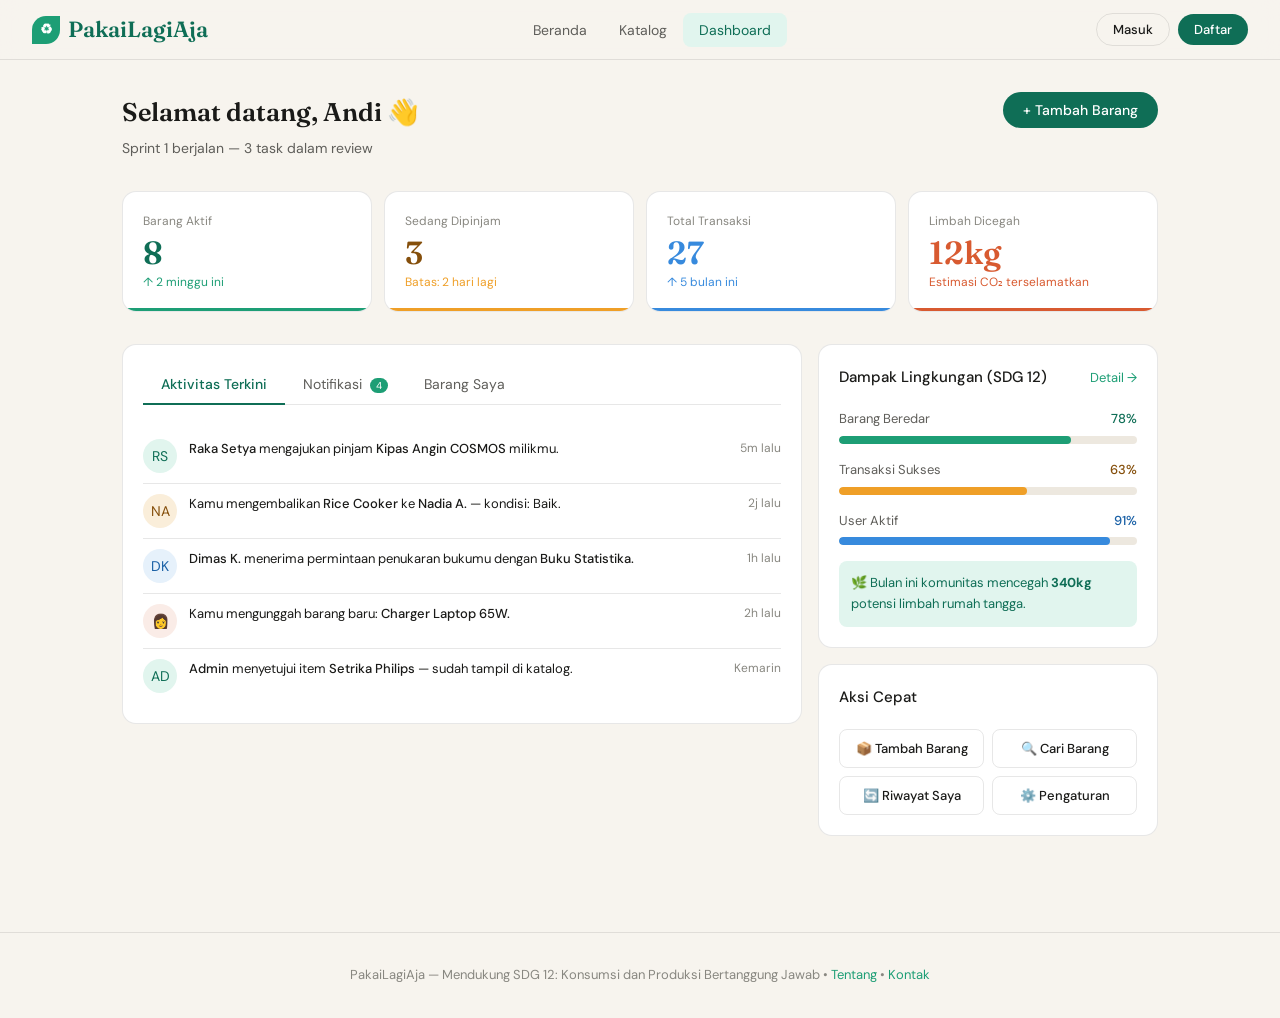
==== dashboard.html @ e5678efd "Add files via upload" ====
<!DOCTYPE html>
<html lang="id">
<head>
<meta charset="UTF-8">
<meta name="viewport" content="width=device-width, initial-scale=1.0">
<title>PakaiLagiAja - Dashboard</title>
<link href="https://fonts.googleapis.com/css2?family=Fraunces:ital,opsz,wght@0,9..144,300;0,9..144,600;1,9..144,300&family=DM+Sans:wght@300;400;500&display=swap" rel="stylesheet">
<link rel="stylesheet" href="style.css">
</head>
<body>

<nav>
  <div class="nav-logo" onclick="window.location.href='index.html'">
    <div class="leaf">♻</div>
    PakaiLagiAja
  </div>
  <ul class="nav-links">
    <li><button onclick="window.location.href='index.html'">Beranda</button></li>
    <li><button onclick="window.location.href='katalog.html'">Katalog</button></li>
    <li><button onclick="window.location.href='dashboard.html'" class="active">Dashboard</button></li>
  </ul>
  <div class="nav-right">
    <button class="btn btn-outline btn-sm" onclick="openModal('login-modal')">Masuk</button>
    <button class="btn btn-primary btn-sm" onclick="openModal('register-modal')">Daftar</button>
  </div>
</nav>

<div class="dashboard-layout">
  <div class="dash-header">
    <div>
      <div class="dash-greeting">Selamat datang, Andi 👋</div>
      <div class="dash-sub">Sprint 1 berjalan — 3 task dalam review</div>
    </div>
    <button class="btn btn-primary" onclick="openModal('add-item-modal')">+ Tambah Barang</button>
  </div>

  <div class="stats-row">
    <div class="stat-card green fade-in stagger-1">
      <div class="stat-label">Barang Aktif</div>
      <div class="stat-num" style="color:var(--green-dark)">8</div>
      <div class="stat-change">↑ 2 minggu ini</div>
    </div>
    <div class="stat-card amber fade-in stagger-2">
      <div class="stat-label">Sedang Dipinjam</div>
      <div class="stat-num" style="color:#854F0B">3</div>
      <div class="stat-change" style="color:var(--amber)">Batas: 2 hari lagi</div>
    </div>
    <div class="stat-card blue fade-in stagger-3">
      <div class="stat-label">Total Transaksi</div>
      <div class="stat-num" style="color:var(--blue)">27</div>
      <div class="stat-change" style="color:var(--blue)">↑ 5 bulan ini</div>
    </div>
    <div class="stat-card coral fade-in stagger-4">
      <div class="stat-label">Limbah Dicegah</div>
      <div class="stat-num" style="color:var(--coral)">12kg</div>
      <div class="stat-change" style="color:var(--coral)">Estimasi CO₂ terselamatkan</div>
    </div>
  </div>

  <div class="dash-grid">
    <div>
      <div class="dash-panel">
        <div class="tabs">
          <button class="tab active" onclick="switchTab(this,'activity')">Aktivitas Terkini</button>
          <button class="tab" onclick="switchTab(this,'notif')">Notifikasi <span style="background:var(--green);color:white;font-size:10px;padding:1px 6px;border-radius:50px;margin-left:4px;">4</span></button>
          <button class="tab" onclick="switchTab(this,'myitems')">Barang Saya</button>
        </div>

        <div id="tab-activity">
          <ul class="activity-list">
            <li class="activity-item">
              <div class="activity-avatar" style="background:var(--green-light);color:var(--green-dark);">RS</div>
              <div class="activity-text"><strong>Raka Setya</strong> mengajukan pinjam <strong>Kipas Angin COSMOS</strong> milikmu.</div>
              <div class="activity-time">5m lalu</div>
            </li>
            <li class="activity-item">
              <div class="activity-avatar" style="background:#FAEEDA;color:#854F0B;">NA</div>
              <div class="activity-text">Kamu mengembalikan <strong>Rice Cooker</strong> ke <strong>Nadia A.</strong> — kondisi: Baik.</div>
              <div class="activity-time">2j lalu</div>
            </li>
            <li class="activity-item">
              <div class="activity-avatar" style="background:#E6F1FB;color:#185FA5;">DK</div>
              <div class="activity-text"><strong>Dimas K.</strong> menerima permintaan penukaran bukumu dengan <strong>Buku Statistika.</strong></div>
              <div class="activity-time">1h lalu</div>
            </li>
            <li class="activity-item">
              <div class="activity-avatar" style="background:#FAECE7;color:#993C1D;">👩</div>
              <div class="activity-text">Kamu mengunggah barang baru: <strong>Charger Laptop 65W.</strong></div>
              <div class="activity-time">2h lalu</div>
            </li>
            <li class="activity-item">
              <div class="activity-avatar" style="background:var(--green-light);color:var(--green-dark);">AD</div>
              <div class="activity-text"><strong>Admin</strong> menyetujui item <strong>Setrika Philips</strong> — sudah tampil di katalog.</div>
              <div class="activity-time">Kemarin</div>
            </li>
          </ul>
        </div>

        <div id="tab-notif" style="display:none;">
          <ul class="notif-list">
            <li class="notif-item">
              <div class="notif-dot"></div>
              <div>
                <div class="notif-text">🔔 <strong>Raka Setya</strong> mengajukan pinjam <em>Kipas Angin COSMOS</em>. Setujui atau tolak?</div>
                <div class="notif-time">5 menit lalu</div>
              </div>
            </li>
            <li class="notif-item">
              <div class="notif-dot"></div>
              <div>
                <div class="notif-text">⏰ Pengingat: pengembalian <em>Laptop Stand</em> jatuh tempo <strong>besok</strong>.</div>
                <div class="notif-time">1 jam lalu</div>
              </div>
            </li>
            <li class="notif-item">
              <div class="notif-dot"></div>
              <div>
                <div class="notif-text">✅ Permohonan pinjammu untuk <em>Rice Cooker</em> telah <strong>disetujui</strong>.</div>
                <div class="notif-time">3 jam lalu</div>
              </div>
            </li>
            <li class="notif-item">
              <div class="notif-dot read"></div>
              <div>
                <div class="notif-text" style="color:var(--text-muted);">🌿 Dampak bulan ini: kamu mencegah 12kg limbah elektronik.</div>
                <div class="notif-time">Kemarin</div>
              </div>
            </li>
          </ul>
        </div>

        <div id="tab-myitems" style="display:none;">
          <div style="display:flex;flex-direction:column;gap:10px;">
            <div style="display:flex;align-items:center;gap:12px;padding:10px;border:1px solid var(--border);border-radius:var(--radius-sm);">
              <div style="font-size:24px;">🌀</div>
              <div style="flex:1;">
                <div style="font-weight:500;font-size:14px;">Kipas Angin COSMOS</div>
                <div style="font-size:12px;color:var(--text-muted);">Elektronik &bull; 3 riwayat pinjaman</div>
              </div>
              <span class="tag tag-green">Tersedia</span>
            </div>
            <div style="display:flex;align-items:center;gap:12px;padding:10px;border:1px solid var(--border);border-radius:var(--radius-sm);">
              <div style="font-size:24px;">💻</div>
              <div style="flex:1;">
                <div style="font-weight:500;font-size:14px;">Charger Laptop 65W</div>
                <div style="font-size:12px;color:var(--text-muted);">Elektronik &bull; Baru ditambahkan</div>
              </div>
              <span class="tag tag-amber">Menunggu</span>
            </div>
            <div style="display:flex;align-items:center;gap:12px;padding:10px;border:1px solid var(--border);border-radius:var(--radius-sm);">
              <div style="font-size:24px;">📖</div>
              <div style="flex:1;">
                <div style="font-weight:500;font-size:14px;">Buku Kalkulus Edisi 9</div>
                <div style="font-size:12px;color:var(--text-muted);">Buku &bull; 1 riwayat pinjaman</div>
              </div>
              <span class="tag tag-coral">Dipinjam</span>
            </div>
          </div>
        </div>
      </div>
    </div>

    <div style="display:flex;flex-direction:column;gap:16px;">

      <div class="dash-panel">
        <div class="panel-header">
          <div class="panel-title">Dampak Lingkungan (SDG 12)</div>
          <button class="panel-action">Detail →</button>
        </div>
        <div class="sdg-bar">
          <div class="sdg-bar-label"><span>Barang Beredar</span><span style="font-weight:500;color:var(--green-dark)">78%</span></div>
          <div class="sdg-bar-track"><div class="sdg-bar-fill fill-green" style="width:78%"></div></div>
        </div>
        <div class="sdg-bar">
          <div class="sdg-bar-label"><span>Transaksi Sukses</span><span style="font-weight:500;color:#854F0B">63%</span></div>
          <div class="sdg-bar-track"><div class="sdg-bar-fill fill-amber" style="width:63%"></div></div>
        </div>
        <div class="sdg-bar">
          <div class="sdg-bar-label"><span>User Aktif</span><span style="font-weight:500;color:#185FA5">91%</span></div>
          <div class="sdg-bar-track"><div class="sdg-bar-fill fill-blue" style="width:91%"></div></div>
        </div>
        <div style="margin-top:1rem;padding:12px;background:var(--green-light);border-radius:var(--radius-sm);font-size:13px;color:var(--green-dark);">
          🌿 Bulan ini komunitas mencegah <strong>340kg</strong> potensi limbah rumah tangga.
        </div>
      </div>

      <div class="dash-panel">
        <div class="panel-header">
          <div class="panel-title">Aksi Cepat</div>
        </div>
        <div style="display:grid;grid-template-columns:1fr 1fr;gap:8px;">
          <button class="btn btn-outline" style="width:100%;font-size:13px;padding:10px 8px;border-radius:var(--radius-sm);" onclick="openModal('add-item-modal')">📦 Tambah Barang</button>
          <button class="btn btn-outline" style="width:100%;font-size:13px;padding:10px 8px;border-radius:var(--radius-sm);" onclick="window.location.href='katalog.html'">🔍 Cari Barang</button>
          <button class="btn btn-outline" style="width:100%;font-size:13px;padding:10px 8px;border-radius:var(--radius-sm);">🔄 Riwayat Saya</button>
          <button class="btn btn-outline" style="width:100%;font-size:13px;padding:10px 8px;border-radius:var(--radius-sm);">⚙️ Pengaturan</button>
        </div>
      </div>

    </div>
  </div>
</div>

<footer>
  <p>PakaiLagiAja &mdash; Mendukung SDG 12: Konsumsi dan Produksi Bertanggung Jawab &bull; <a href="#">Tentang</a> &bull; <a href="#">Kontak</a></p>
</footer>

<div class="modal-overlay" id="login-modal">
  <div class="modal">
    <button class="modal-close" onclick="closeModal('login-modal')">✕</button>
    <div class="modal-title">Selamat datang kembali</div>
    <div class="modal-sub">Masuk ke akun PakaiLagiAja kamu</div>
    <div class="form-group"><label class="form-label">Email</label><input class="form-input" type="email" placeholder="nama@email.com"></div>
    <div class="form-group"><label class="form-label">Password</label><input class="form-input" type="password" placeholder="••••••••"></div>
    <button class="btn btn-primary" style="width:100%;margin-top:8px;" onclick="window.location.href='dashboard.html'">Masuk</button>
  </div>
</div>

<div class="modal-overlay" id="register-modal">
  <div class="modal">
    <button class="modal-close" onclick="closeModal('register-modal')">✕</button>
    <div class="modal-title">Buat akun baru</div>
    <div class="modal-sub">Bergabung dengan komunitas PakaiLagiAja</div>
    <div class="form-group"><label class="form-label">Nama Lengkap</label><input class="form-input" type="text" placeholder="Nama kamu"></div>
    <div class="form-group"><label class="form-label">Email</label><input class="form-input" type="email" placeholder="nama@email.com"></div>
    <div class="form-group"><label class="form-label">Password</label><input class="form-input" type="password" placeholder="Min. 8 karakter"></div>
    <button class="btn btn-primary" style="width:100%;margin-top:8px;" onclick="window.location.href='dashboard.html'">Daftar</button>
  </div>
</div>

<div class="modal-overlay" id="add-item-modal">
  <div class="modal" style="max-width:500px;">
    <button class="modal-close" onclick="closeModal('add-item-modal')">✕</button>
    <div class="modal-title">Tambah Barang</div>
    <div class="modal-sub">Bagikan barang yang sudah tidak terpakai</div>
    <div class="form-group"><label class="form-label">Nama Barang</label><input class="form-input" type="text" placeholder="Contoh: Kipas Angin Miyako 12 inch"></div>
    <div style="display:grid;grid-template-columns:1fr 1fr;gap:12px;">
      <div class="form-group"><label class="form-label">Kategori</label><select class="form-input"><option>Elektronik</option><option>Buku</option></select></div>
      <div class="form-group"><label class="form-label">Jenis</label><select class="form-input"><option>Pinjam</option><option>Tukar</option></select></div>
    </div>
    <div class="form-group"><label class="form-label">Deskripsi</label><textarea class="form-input" rows="3" placeholder="Ceritakan kondisi..."></textarea></div>
    <button class="btn btn-primary" style="width:100%;" onclick="closeModal('add-item-modal')">Tambah ke Katalog</button>
  </div>
</div>

<script src="script.js"></script>
</body>
</html>
---- style.css ----
*, *::before, *::after { box-sizing: border-box; margin: 0; padding: 0; }

:root {
  --green: #1D9E75; --green-dark: #0F6E56; --green-light: #E1F5EE; --green-mid: #9FE1CB;
  --cream: #F7F4EE; --cream-dark: #EDE8DF; --text: #1a1a18; --text-muted: #5F5E5A;
  --text-light: #888780; --white: #FFFFFF; --amber: #EF9F27; --coral: #D85A30;
  --blue: #378ADD; --border: rgba(26,26,24,0.1); --shadow: 0 2px 16px rgba(15,110,86,0.08);
  --radius: 14px; --radius-sm: 8px;
}

html { scroll-behavior: smooth; }
body { font-family: 'DM Sans', sans-serif; background: var(--cream); color: var(--text); font-size: 15px; line-height: 1.6; }

/* ── NAV ── */
nav { position: sticky; top: 0; z-index: 100; background: rgba(247,244,238,0.92); backdrop-filter: blur(12px); border-bottom: 1px solid var(--border); padding: 0 2rem; display: flex; align-items: center; justify-content: space-between; height: 60px; }
.nav-logo { font-family: 'Fraunces', serif; font-size: 22px; font-weight: 600; color: var(--green-dark); display: flex; align-items: center; gap: 8px; cursor: pointer; }
.nav-logo .leaf { width: 28px; height: 28px; background: var(--green); border-radius: 50% 0 50% 0; display: flex; align-items: center; justify-content: center; color: white; font-size: 14px; }
.nav-links { display: flex; gap: 0; list-style: none; }
.nav-links li a, .nav-links li button { font-family: 'DM Sans', sans-serif; font-size: 14px; font-weight: 400; color: var(--text-muted); text-decoration: none; background: none; border: none; padding: 8px 16px; cursor: pointer; border-radius: var(--radius-sm); transition: color 0.2s, background 0.2s; }
.nav-links li a:hover, .nav-links li button:hover, .nav-links li a.active, .nav-links li button.active { color: var(--green-dark); background: var(--green-light); }
.nav-right { display: flex; gap: 8px; align-items: center; }

.btn { font-family: 'DM Sans', sans-serif; font-size: 14px; font-weight: 500; border: none; padding: 9px 20px; border-radius: 50px; cursor: pointer; transition: all 0.2s; }
.btn-outline { background: transparent; border: 1.5px solid var(--border); color: var(--text); }
.btn-outline:hover { border-color: var(--green); color: var(--green-dark); }
.btn-primary { background: var(--green-dark); color: white; }
.btn-primary:hover { background: var(--green); transform: translateY(-1px); }
.btn-sm { padding: 7px 16px; font-size: 13px; }

/* ── HERO ── */
.hero { padding: 5rem 2rem 4rem; max-width: 1100px; margin: 0 auto; display: grid; grid-template-columns: 1fr 1fr; gap: 4rem; align-items: center; }
.hero-badge { display: inline-flex; align-items: center; gap: 6px; background: var(--green-light); color: var(--green-dark); font-size: 12px; font-weight: 500; padding: 5px 12px; border-radius: 50px; margin-bottom: 1.5rem; border: 1px solid var(--green-mid); }
.hero h1 { font-family: 'Fraunces', serif; font-size: clamp(2.2rem, 4vw, 3.2rem); font-weight: 600; line-height: 1.15; color: var(--text); margin-bottom: 1.2rem; }
.hero h1 em { font-style: italic; color: var(--green-dark); }
.hero p { font-size: 16px; color: var(--text-muted); margin-bottom: 2rem; line-height: 1.7; }
.hero-actions { display: flex; gap: 12px; align-items: center; flex-wrap: wrap; }
.hero-stats { display: flex; gap: 2rem; margin-top: 2.5rem; padding-top: 2rem; border-top: 1px solid var(--border); }
.hero-stat-num { font-family: 'Fraunces', serif; font-size: 1.8rem; font-weight: 600; color: var(--green-dark); }
.hero-stat-label { font-size: 12px; color: var(--text-light); }
.hero-visual { position: relative; }
.hero-card-stack { position: relative; height: 340px; }
.item-card { background: var(--white); border: 1px solid var(--border); border-radius: var(--radius); padding: 1.25rem; box-shadow: var(--shadow); transition: transform 0.3s, box-shadow 0.3s; }
.item-card:hover { transform: translateY(-3px); box-shadow: 0 8px 28px rgba(15,110,86,0.14); }
.card-float-1 { position: absolute; width: 200px; top: 0; left: 0; transform: rotate(-4deg); animation: float1 5s ease-in-out infinite; }
.card-float-2 { position: absolute; width: 220px; top: 60px; left: 100px; z-index: 2; animation: float2 6s ease-in-out infinite; }
.card-float-3 { position: absolute; width: 190px; bottom: 0; right: 0; transform: rotate(3deg); animation: float3 7s ease-in-out infinite; }
@keyframes float1 { 0%,100%{transform:rotate(-4deg) translateY(0)} 50%{transform:rotate(-4deg) translateY(-8px)} }
@keyframes float2 { 0%,100%{transform:translateY(0)} 50%{transform:translateY(-10px)} }
@keyframes float3 { 0%,100%{transform:rotate(3deg) translateY(0)} 50%{transform:rotate(3deg) translateY(-6px)} }
.item-thumb { width: 100%; height: 80px; border-radius: var(--radius-sm); margin-bottom: 10px; display: flex; align-items: center; justify-content: center; font-size: 28px; }
.thumb-green { background: var(--green-light); } .thumb-amber { background: #FAEEDA; } .thumb-blue  { background: #E6F1FB; }
.item-name { font-size: 13px; font-weight: 500; margin-bottom: 4px; }
.item-meta { display: flex; justify-content: space-between; align-items: center; }
.tag { display: inline-block; font-size: 11px; padding: 2px 9px; border-radius: 50px; font-weight: 500; }
.tag-green { background: var(--green-light); color: var(--green-dark); } .tag-amber { background: #FAEEDA; color: #634103; } .tag-coral { background: #FAECE7; color: #993C1D; } .tag-blue  { background: #E6F1FB; color: #185FA5; } .tag-gray  { background: #F1EFE8; color: #444441; }
.item-status { font-size: 11px; color: var(--text-light); }

/* ── FEATURES SECTION ── */
.section { padding: 4rem 2rem; max-width: 1100px; margin: 0 auto; }
.section-label { font-size: 12px; font-weight: 500; letter-spacing: 0.08em; text-transform: uppercase; color: var(--green); margin-bottom: 0.5rem; }
.section-title { font-family: 'Fraunces', serif; font-size: clamp(1.6rem, 3vw, 2.2rem); font-weight: 600; margin-bottom: 0.8rem; color: var(--text); }
.section-sub { color: var(--text-muted); max-width: 520px; margin-bottom: 2.5rem; }
.features-grid { display: grid; grid-template-columns: repeat(auto-fit, minmax(200px, 1fr)); gap: 16px; }
.feature-card { background: var(--white); border: 1px solid var(--border); border-radius: var(--radius); padding: 1.5rem; transition: transform 0.2s, box-shadow 0.2s; }
.feature-card:hover { transform: translateY(-2px); box-shadow: var(--shadow); }
.feature-icon { width: 42px; height: 42px; border-radius: var(--radius-sm); display: flex; align-items: center; justify-content: center; font-size: 20px; margin-bottom: 1rem; }
.feature-icon-green { background: var(--green-light); } .feature-icon-amber { background: #FAEEDA; } .feature-icon-blue  { background: #E6F1FB; } .feature-icon-coral { background: #FAECE7; }
.feature-title { font-size: 15px; font-weight: 500; margin-bottom: 6px; }
.feature-desc { font-size: 13px; color: var(--text-muted); line-height: 1.6; }

/* ── CATALOG PAGE ── */
.catalog-layout { max-width: 1100px; margin: 0 auto; padding: 2rem; display: grid; grid-template-columns: 220px 1fr; gap: 2rem; align-items: start; }
.sidebar { background: var(--white); border: 1px solid var(--border); border-radius: var(--radius); padding: 1.25rem; position: sticky; top: 80px; }
.sidebar-title { font-size: 13px; font-weight: 500; color: var(--text-muted); text-transform: uppercase; letter-spacing: 0.06em; margin-bottom: 12px; margin-top: 16px; }
.sidebar-title:first-child { margin-top: 0; }
.cat-btn { display: flex; align-items: center; gap: 8px; width: 100%; padding: 8px 10px; border-radius: var(--radius-sm); border: none; background: transparent; cursor: pointer; font-family: 'DM Sans', sans-serif; font-size: 14px; color: var(--text-muted); transition: all 0.15s; text-align: left; }
.cat-btn:hover { background: var(--cream); color: var(--text); }
.cat-btn.active { background: var(--green-light); color: var(--green-dark); font-weight: 500; }
.cat-count { margin-left: auto; font-size: 11px; color: var(--text-light); background: var(--cream-dark); padding: 1px 7px; border-radius: 50px; }
.cat-btn.active .cat-count { background: var(--green-mid); color: var(--green-dark); }
.filter-group { margin-bottom: 8px; }
.filter-label { display: flex; align-items: center; gap: 8px; font-size: 14px; color: var(--text-muted); cursor: pointer; padding: 4px 0; }
.filter-label input { accent-color: var(--green); }
.catalog-header { display: flex; align-items: center; justify-content: space-between; margin-bottom: 1.5rem; gap: 1rem; flex-wrap: wrap; }
.search-bar { flex: 1; min-width: 200px; display: flex; align-items: center; background: var(--white); border: 1px solid var(--border); border-radius: 50px; padding: 8px 16px; gap: 8px; }
.search-bar input { border: none; outline: none; background: transparent; font-family: 'DM Sans', sans-serif; font-size: 14px; color: var(--text); width: 100%; }
.search-bar input::placeholder { color: var(--text-light); }
.search-icon { color: var(--text-light); font-size: 16px; }
.sort-select { font-family: 'DM Sans', sans-serif; font-size: 13px; border: 1px solid var(--border); border-radius: 50px; padding: 7px 14px; background: var(--white); color: var(--text-muted); cursor: pointer; outline: none; }
.catalog-grid { display: grid; grid-template-columns: repeat(auto-fill, minmax(180px, 1fr)); gap: 16px; }
.catalog-item { background: var(--white); border: 1px solid var(--border); border-radius: var(--radius); overflow: hidden; cursor: pointer; transition: transform 0.2s, box-shadow 0.2s; }
.catalog-item:hover { transform: translateY(-3px); box-shadow: 0 8px 24px rgba(15,110,86,0.12); }
.catalog-item-img { height: 120px; display: flex; align-items: center; justify-content: center; font-size: 36px; }
.catalog-item-body { padding: 12px; }
.catalog-item-name { font-size: 14px; font-weight: 500; margin-bottom: 4px; white-space: nowrap; overflow: hidden; text-overflow: ellipsis; }
.catalog-item-owner { font-size: 12px; color: var(--text-light); margin-bottom: 8px; }
.catalog-item-footer { display: flex; justify-content: space-between; align-items: center; }
.status-dot { width: 7px; height: 7px; border-radius: 50%; display: inline-block; margin-right: 4px; }
.status-available { background: var(--green); } .status-borrowed  { background: var(--amber); } .status-inactive  { background: #B4B2A9; }
.status-text { font-size: 12px; color: var(--text-muted); display: flex; align-items: center; }
.heart-btn { width: 28px; height: 28px; border: 1px solid var(--border); border-radius: 50%; background: transparent; display: flex; align-items: center; justify-content: center; cursor: pointer; font-size: 14px; transition: all 0.2s; }
.heart-btn:hover { background: #FAECE7; border-color: #F09595; }

/* ── DASHBOARD ── */
.dashboard-layout { max-width: 1100px; margin: 0 auto; padding: 2rem; }
.dash-header { display: flex; justify-content: space-between; align-items: flex-start; margin-bottom: 2rem; }
.dash-greeting { font-family: 'Fraunces', serif; font-size: 1.6rem; font-weight: 600; margin-bottom: 4px; }
.dash-sub { font-size: 14px; color: var(--text-muted); }
.stats-row { display: grid; grid-template-columns: repeat(auto-fit, minmax(140px, 1fr)); gap: 12px; margin-bottom: 2rem; }
.stat-card { background: var(--white); border: 1px solid var(--border); border-radius: var(--radius); padding: 1.2rem 1.25rem; position: relative; overflow: hidden; }
.stat-card::after { content: ''; position: absolute; bottom: 0; left: 0; right: 0; height: 3px; }
.stat-card.green::after { background: var(--green); } .stat-card.amber::after { background: var(--amber); } .stat-card.blue::after  { background: var(--blue); } .stat-card.coral::after { background: var(--coral); }
.stat-label { font-size: 12px; color: var(--text-light); margin-bottom: 6px; }
.stat-num { font-family: 'Fraunces', serif; font-size: 2rem; font-weight: 600; line-height: 1; margin-bottom: 4px; }
.stat-change { font-size: 12px; color: var(--green); display: flex; align-items: center; gap: 3px; }
.stat-change.down { color: var(--coral); }
.dash-grid { display: grid; grid-template-columns: 1fr 340px; gap: 16px; }
.dash-panel { background: var(--white); border: 1px solid var(--border); border-radius: var(--radius); padding: 1.25rem; }
.panel-header { display: flex; justify-content: space-between; align-items: center; margin-bottom: 1.25rem; }
.panel-title { font-size: 15px; font-weight: 500; }
.panel-action { font-size: 13px; color: var(--green); cursor: pointer; border: none; background: none; font-family: 'DM Sans', sans-serif; }
.sdg-bar { margin-bottom: 16px; }
.sdg-bar-label { display: flex; justify-content: space-between; font-size: 13px; color: var(--text-muted); margin-bottom: 6px; }
.sdg-bar-track { height: 8px; background: var(--cream-dark); border-radius: 50px; overflow: hidden; }
.sdg-bar-fill { height: 100%; border-radius: 50px; transition: width 1s ease; }
.fill-green { background: var(--green); } .fill-amber { background: var(--amber); } .fill-blue  { background: var(--blue); }

.activity-list { list-style: none; }
.activity-item { display: flex; align-items: flex-start; gap: 12px; padding: 10px 0; border-bottom: 1px solid var(--border); }
.activity-item:last-child { border-bottom: none; }
.activity-avatar { width: 34px; height: 34px; border-radius: 50%; display: flex; align-items: center; justify-content: center; font-size: 14px; flex-shrink: 0; }
.activity-text { flex: 1; font-size: 13px; line-height: 1.5; color: var(--text); }
.activity-text strong { font-weight: 500; }
.activity-time { font-size: 12px; color: var(--text-light); white-space: nowrap; }

.notif-list { list-style: none; }
.notif-item { display: flex; gap: 10px; padding: 10px 0; border-bottom: 1px solid var(--border); cursor: pointer; transition: background 0.15s; border-radius: var(--radius-sm); padding-left: 8px; padding-right: 8px; }
.notif-item:hover { background: var(--cream); }
.notif-item:last-child { border-bottom: none; }
.notif-dot { width: 8px; height: 8px; border-radius: 50%; background: var(--green); flex-shrink: 0; margin-top: 5px; }
.notif-dot.read { background: transparent; }
.notif-text { font-size: 13px; color: var(--text); line-height: 1.5; }
.notif-time { font-size: 11px; color: var(--text-light); }

/* TABS */
.tabs { display: flex; gap: 0; border-bottom: 1px solid var(--border); margin-bottom: 1.5rem; }
.tab { font-family: 'DM Sans', sans-serif; font-size: 14px; font-weight: 400; color: var(--text-muted); background: none; border: none; padding: 10px 18px; cursor: pointer; border-bottom: 2px solid transparent; margin-bottom: -1px; transition: all 0.2s; }
.tab:hover { color: var(--text); }
.tab.active { color: var(--green-dark); border-bottom-color: var(--green-dark); font-weight: 500; }

/* ── MODAL ── */
.modal-overlay { display: none; position: fixed; inset: 0; background: rgba(0,0,0,0.4); z-index: 200; align-items: center; justify-content: center; padding: 1rem; }
.modal-overlay.open { display: flex; }
.modal { background: var(--white); border-radius: var(--radius); width: 100%; max-width: 440px; padding: 2rem; position: relative; animation: modalIn 0.25s ease; }
@keyframes modalIn { from { opacity:0; transform: scale(0.95) translateY(8px); } to { opacity:1; transform: scale(1) translateY(0); } }
.modal-close { position: absolute; top: 1rem; right: 1rem; background: var(--cream); border: none; width: 30px; height: 30px; border-radius: 50%; cursor: pointer; font-size: 18px; display: flex; align-items: center; justify-content: center; color: var(--text-muted); z-index: 100;}
.modal-title { font-family: 'Fraunces', serif; font-size: 1.4rem; font-weight: 600; margin-bottom: 0.3rem; }
.modal-sub { font-size: 14px; color: var(--text-muted); margin-bottom: 1.5rem; }
.form-group { margin-bottom: 14px; }
.form-label { display: block; font-size: 13px; font-weight: 500; color: var(--text-muted); margin-bottom: 5px; }
.form-input { width: 100%; font-family: 'DM Sans', sans-serif; font-size: 14px; border: 1px solid var(--border); border-radius: var(--radius-sm); padding: 9px 12px; background: var(--cream); color: var(--text); outline: none; transition: border-color 0.2s; }
.form-input:focus { border-color: var(--green); background: var(--white); }
.form-input::placeholder { color: var(--text-light); }
.divider { display: flex; align-items: center; gap: 12px; margin: 16px 0; color: var(--text-light); font-size: 13px; }
.divider::before, .divider::after { content: ''; flex: 1; height: 1px; background: var(--border); }
.role-toggle { display: grid; grid-template-columns: 1fr 1fr; gap: 8px; margin-bottom: 16px; }
.role-btn { padding: 10px; border: 1.5px solid var(--border); border-radius: var(--radius-sm); background: transparent; cursor: pointer; font-family: 'DM Sans', sans-serif; font-size: 13px; color: var(--text-muted); transition: all 0.2s; text-align: center; }
.role-btn.selected { border-color: var(--green); background: var(--green-light); color: var(--green-dark); font-weight: 500; }

/* ── FOOTER ── */
footer { margin-top: 4rem; border-top: 1px solid var(--border); padding: 2rem; text-align: center; font-size: 13px; color: var(--text-light); }
footer a { color: var(--green); text-decoration: none; }

/* ── PAGE HEADER ── */
.page-header { background: var(--white); border-bottom: 1px solid var(--border); padding: 2rem; text-align: center; }
.page-header h1 { font-family: 'Fraunces', serif; font-size: 1.8rem; font-weight: 600; margin-bottom: 4px; }
.page-header p { font-size: 14px; color: var(--text-muted); }

/* ── RESPONSIVE ── */
@media (max-width: 768px) {
  .hero { grid-template-columns: 1fr; gap: 2rem; padding: 2.5rem 1rem; }
  .hero-visual { display: none; }
  .catalog-layout { grid-template-columns: 1fr; }
  .sidebar { position: static; }
  .dash-grid { grid-template-columns: 1fr; }
  .stats-row { grid-template-columns: repeat(2, 1fr); }
  .nav-links { display: none; }
}

/* ── ITEM DETAIL MODAL ── */
.item-detail-modal { background: var(--white); border-radius: var(--radius); width: 100%; max-width: 540px; position: relative; animation: modalIn 0.25s ease; overflow: hidden; }
.item-detail-img { height: 180px; display: flex; align-items: center; justify-content: center; font-size: 56px; }
.item-detail-body { padding: 1.5rem; }
.item-detail-title { font-family: 'Fraunces', serif; font-size: 1.4rem; font-weight: 600; margin-bottom: 6px; }
.item-detail-meta { display: flex; gap: 8px; margin-bottom: 1rem; flex-wrap: wrap; }
.lifecycle-timeline { margin-top: 1rem; padding-top: 1rem; border-top: 1px solid var(--border); }
.timeline-title { font-size: 13px; font-weight: 500; color: var(--text-muted); text-transform: uppercase; letter-spacing: 0.05em; margin-bottom: 10px; }
.timeline-item { display: flex; gap: 12px; margin-bottom: 10px; }
.timeline-dot-wrap { display: flex; flex-direction: column; align-items: center; width: 16px; flex-shrink: 0; }
.timeline-dot { width: 10px; height: 10px; border-radius: 50%; background: var(--green); flex-shrink: 0; }
.timeline-line { flex: 1; width: 1px; background: var(--border); margin-top: 4px; }
.timeline-content { font-size: 13px; color: var(--text); padding-bottom: 10px; }
.timeline-time { font-size: 11px; color: var(--text-light); }

/* ANIMATE ON LOAD */
.fade-in { animation: fadeIn 0.5s ease forwards; }
@keyframes fadeIn { from{opacity:0;transform:translateY(10px)} to{opacity:1;transform:translateY(0)} }
.stagger-1 { animation-delay: 0.05s; } .stagger-2 { animation-delay: 0.1s; } .stagger-3 { animation-delay: 0.15s; } .stagger-4 { animation-delay: 0.2s; }
.catalog-item, .feature-card, .stat-card { opacity: 0; }
.catalog-item.visible, .feature-card.visible, .stat-card.visible { opacity: 1; animation: fadeIn 0.4s ease forwards; }
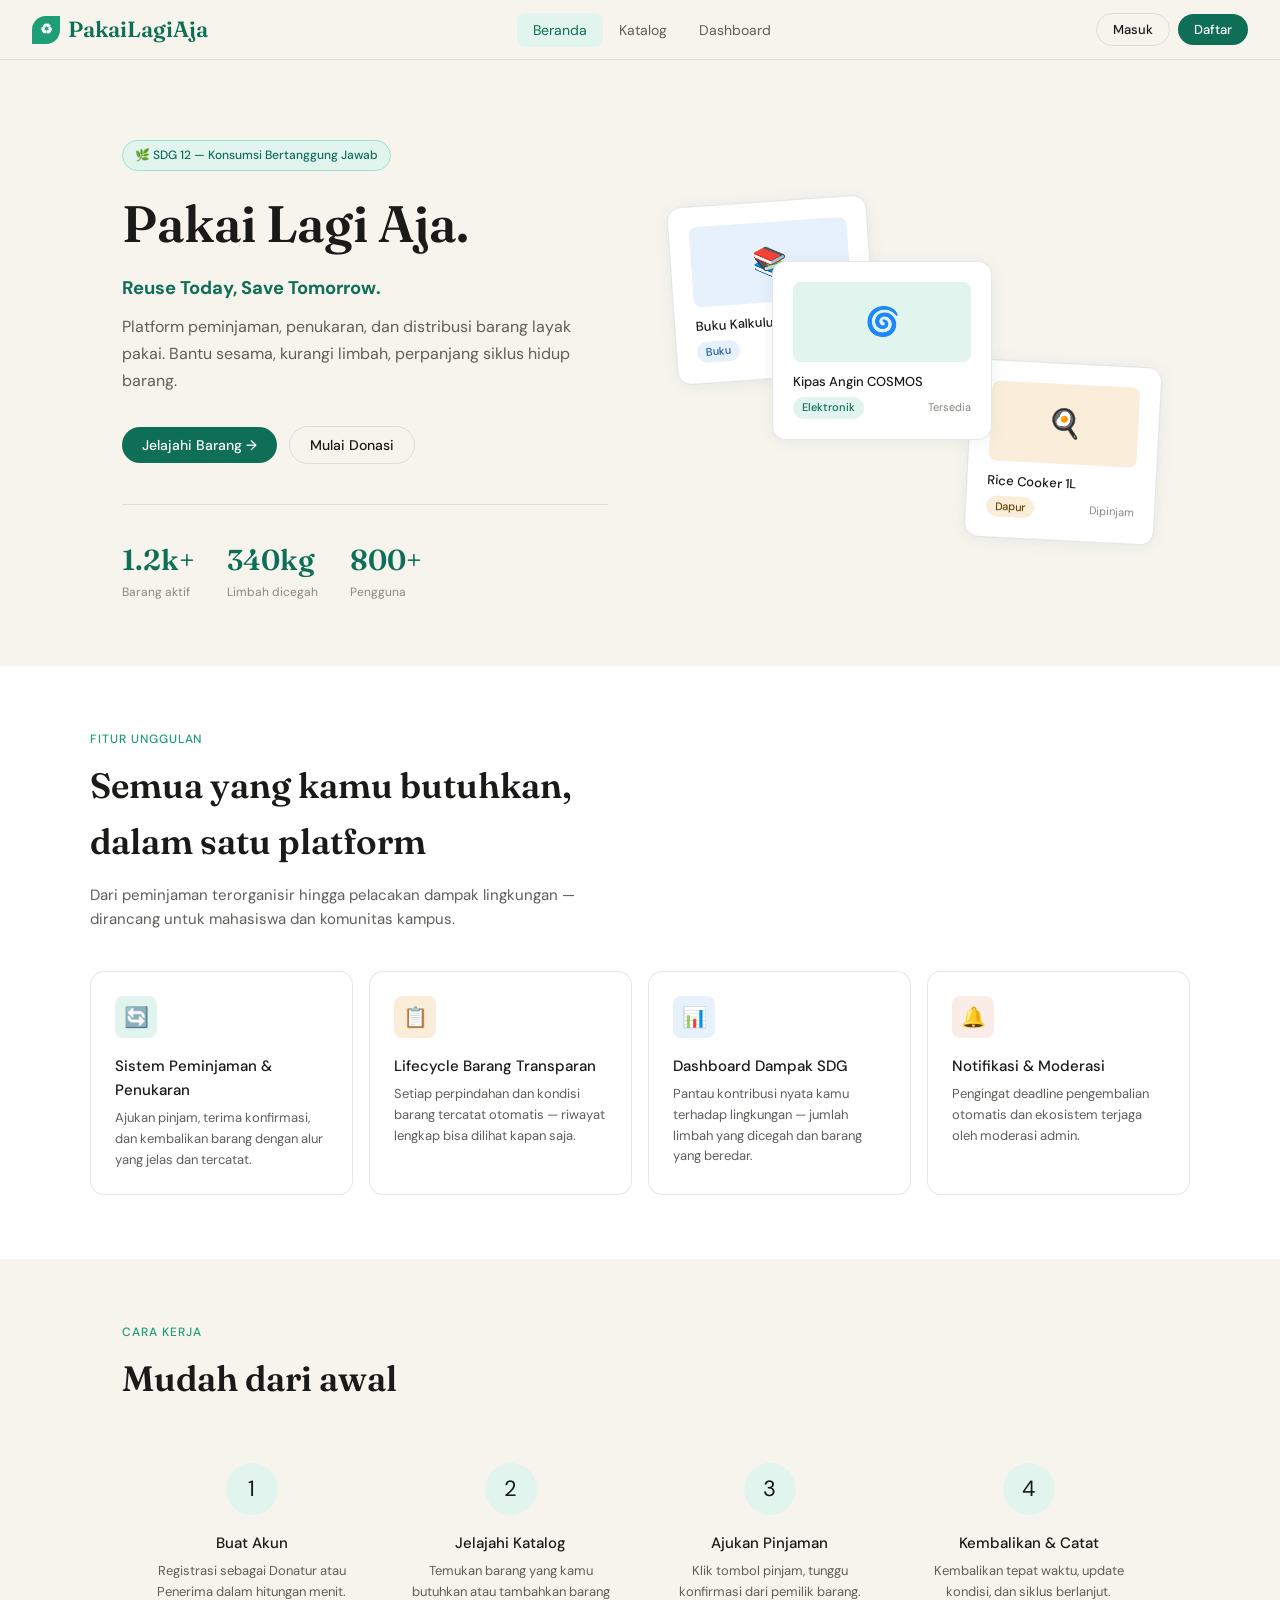
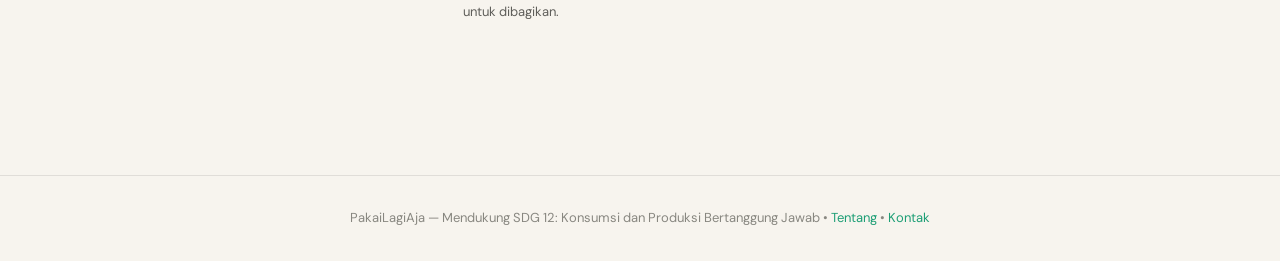
==== commit 11cee79d: "Update dashboard.html" ====
--- a/dashboard.html
+++ b/dashboard.html
@@ -3,7 +3,7 @@
 <head>
 <meta charset="UTF-8">
 <meta name="viewport" content="width=device-width, initial-scale=1.0">
-<title>PakaiLagiAja - Dashboard</title>
+<title>PakaiLagiAja - Beranda</title>
 <link href="https://fonts.googleapis.com/css2?family=Fraunces:ital,opsz,wght@0,9..144,300;0,9..144,600;1,9..144,300&family=DM+Sans:wght@300;400;500&display=swap" rel="stylesheet">
 <link rel="stylesheet" href="style.css">
 </head>
@@ -15,9 +15,9 @@
     PakaiLagiAja
   </div>
   <ul class="nav-links">
-    <li><button onclick="window.location.href='index.html'">Beranda</button></li>
+    <li><button onclick="window.location.href='index.html'" class="active">Beranda</button></li>
     <li><button onclick="window.location.href='katalog.html'">Katalog</button></li>
-    <li><button onclick="window.location.href='dashboard.html'" class="active">Dashboard</button></li>
+    <li><button onclick="window.location.href='dashboard.html'">Dashboard</button></li>
   </ul>
   <div class="nav-right">
     <button class="btn btn-outline btn-sm" onclick="openModal('login-modal')">Masuk</button>
@@ -25,180 +25,121 @@
   </div>
 </nav>
 
-<div class="dashboard-layout">
-  <div class="dash-header">
-    <div>
-      <div class="dash-greeting">Selamat datang, Andi 👋</div>
-      <div class="dash-sub">Sprint 1 berjalan — 3 task dalam review</div>
+<section class="hero">
+  <div class="hero-content fade-in">
+    <div class="hero-badge">🌿 SDG 12 — Konsumsi Bertanggung Jawab</div>
+    
+    <h1>Pakai Lagi Aja.</h1>
+    <p>
+      <strong style="color: var(--green-dark); font-size: 1.15rem; display: block; margin-bottom: 8px;">Reuse Today, Save Tomorrow.</strong>
+      Platform peminjaman, penukaran, dan distribusi barang layak pakai. Bantu sesama, kurangi limbah, perpanjang siklus hidup barang.
+    </p>
+
+    <div class="hero-actions">
+      <button class="btn btn-primary" onclick="window.location.href='katalog.html'">Jelajahi Barang →</button>
+      <button class="btn btn-outline" onclick="openModal('register-modal')">Mulai Donasi</button>
     </div>
-    <button class="btn btn-primary" onclick="openModal('add-item-modal')">+ Tambah Barang</button>
-  </div>
-
-  <div class="stats-row">
-    <div class="stat-card green fade-in stagger-1">
-      <div class="stat-label">Barang Aktif</div>
-      <div class="stat-num" style="color:var(--green-dark)">8</div>
-      <div class="stat-change">↑ 2 minggu ini</div>
-    </div>
-    <div class="stat-card amber fade-in stagger-2">
-      <div class="stat-label">Sedang Dipinjam</div>
-      <div class="stat-num" style="color:#854F0B">3</div>
-      <div class="stat-change" style="color:var(--amber)">Batas: 2 hari lagi</div>
-    </div>
-    <div class="stat-card blue fade-in stagger-3">
-      <div class="stat-label">Total Transaksi</div>
-      <div class="stat-num" style="color:var(--blue)">27</div>
-      <div class="stat-change" style="color:var(--blue)">↑ 5 bulan ini</div>
-    </div>
-    <div class="stat-card coral fade-in stagger-4">
-      <div class="stat-label">Limbah Dicegah</div>
-      <div class="stat-num" style="color:var(--coral)">12kg</div>
-      <div class="stat-change" style="color:var(--coral)">Estimasi CO₂ terselamatkan</div>
+    <div class="hero-stats">
+      <div>
+        <div class="hero-stat-num">1.2k+</div>
+        <div class="hero-stat-label">Barang aktif</div>
+      </div>
+      <div>
+        <div class="hero-stat-num">340kg</div>
+        <div class="hero-stat-label">Limbah dicegah</div>
+      </div>
+      <div>
+        <div class="hero-stat-num">800+</div>
+        <div class="hero-stat-label">Pengguna</div>
+      </div>
     </div>
   </div>
-
-  <div class="dash-grid">
-    <div>
-      <div class="dash-panel">
-        <div class="tabs">
-          <button class="tab active" onclick="switchTab(this,'activity')">Aktivitas Terkini</button>
-          <button class="tab" onclick="switchTab(this,'notif')">Notifikasi <span style="background:var(--green);color:white;font-size:10px;padding:1px 6px;border-radius:50px;margin-left:4px;">4</span></button>
-          <button class="tab" onclick="switchTab(this,'myitems')">Barang Saya</button>
+  <div class="hero-visual">
+    <div class="hero-card-stack">
+      <div class="item-card card-float-1">
+        <div class="item-thumb thumb-blue">📚</div>
+        <div class="item-name">Buku Kalkulus Edisi 9</div>
+        <div class="item-meta">
+          <span class="tag tag-blue">Buku</span>
+          <span class="item-status">Tersedia</span>
         </div>
-
-        <div id="tab-activity">
-          <ul class="activity-list">
-            <li class="activity-item">
-              <div class="activity-avatar" style="background:var(--green-light);color:var(--green-dark);">RS</div>
-              <div class="activity-text"><strong>Raka Setya</strong> mengajukan pinjam <strong>Kipas Angin COSMOS</strong> milikmu.</div>
-              <div class="activity-time">5m lalu</div>
-            </li>
-            <li class="activity-item">
-              <div class="activity-avatar" style="background:#FAEEDA;color:#854F0B;">NA</div>
-              <div class="activity-text">Kamu mengembalikan <strong>Rice Cooker</strong> ke <strong>Nadia A.</strong> — kondisi: Baik.</div>
-              <div class="activity-time">2j lalu</div>
-            </li>
-            <li class="activity-item">
-              <div class="activity-avatar" style="background:#E6F1FB;color:#185FA5;">DK</div>
-              <div class="activity-text"><strong>Dimas K.</strong> menerima permintaan penukaran bukumu dengan <strong>Buku Statistika.</strong></div>
-              <div class="activity-time">1h lalu</div>
-            </li>
-            <li class="activity-item">
-              <div class="activity-avatar" style="background:#FAECE7;color:#993C1D;">👩</div>
-              <div class="activity-text">Kamu mengunggah barang baru: <strong>Charger Laptop 65W.</strong></div>
-              <div class="activity-time">2h lalu</div>
-            </li>
-            <li class="activity-item">
-              <div class="activity-avatar" style="background:var(--green-light);color:var(--green-dark);">AD</div>
-              <div class="activity-text"><strong>Admin</strong> menyetujui item <strong>Setrika Philips</strong> — sudah tampil di katalog.</div>
-              <div class="activity-time">Kemarin</div>
-            </li>
-          </ul>
+      </div>
+      <div class="item-card card-float-2">
+        <div class="item-thumb thumb-green">🌀</div>
+        <div class="item-name">Kipas Angin COSMOS</div>
+        <div class="item-meta">
+          <span class="tag tag-green">Elektronik</span>
+          <span class="item-status">Tersedia</span>
         </div>
-
-        <div id="tab-notif" style="display:none;">
-          <ul class="notif-list">
-            <li class="notif-item">
-              <div class="notif-dot"></div>
-              <div>
-                <div class="notif-text">🔔 <strong>Raka Setya</strong> mengajukan pinjam <em>Kipas Angin COSMOS</em>. Setujui atau tolak?</div>
-                <div class="notif-time">5 menit lalu</div>
-              </div>
-            </li>
-            <li class="notif-item">
-              <div class="notif-dot"></div>
-              <div>
-                <div class="notif-text">⏰ Pengingat: pengembalian <em>Laptop Stand</em> jatuh tempo <strong>besok</strong>.</div>
-                <div class="notif-time">1 jam lalu</div>
-              </div>
-            </li>
-            <li class="notif-item">
-              <div class="notif-dot"></div>
-              <div>
-                <div class="notif-text">✅ Permohonan pinjammu untuk <em>Rice Cooker</em> telah <strong>disetujui</strong>.</div>
-                <div class="notif-time">3 jam lalu</div>
-              </div>
-            </li>
-            <li class="notif-item">
-              <div class="notif-dot read"></div>
-              <div>
-                <div class="notif-text" style="color:var(--text-muted);">🌿 Dampak bulan ini: kamu mencegah 12kg limbah elektronik.</div>
-                <div class="notif-time">Kemarin</div>
-              </div>
-            </li>
-          </ul>
-        </div>
-
-        <div id="tab-myitems" style="display:none;">
-          <div style="display:flex;flex-direction:column;gap:10px;">
-            <div style="display:flex;align-items:center;gap:12px;padding:10px;border:1px solid var(--border);border-radius:var(--radius-sm);">
-              <div style="font-size:24px;">🌀</div>
-              <div style="flex:1;">
-                <div style="font-weight:500;font-size:14px;">Kipas Angin COSMOS</div>
-                <div style="font-size:12px;color:var(--text-muted);">Elektronik &bull; 3 riwayat pinjaman</div>
-              </div>
-              <span class="tag tag-green">Tersedia</span>
-            </div>
-            <div style="display:flex;align-items:center;gap:12px;padding:10px;border:1px solid var(--border);border-radius:var(--radius-sm);">
-              <div style="font-size:24px;">💻</div>
-              <div style="flex:1;">
-                <div style="font-weight:500;font-size:14px;">Charger Laptop 65W</div>
-                <div style="font-size:12px;color:var(--text-muted);">Elektronik &bull; Baru ditambahkan</div>
-              </div>
-              <span class="tag tag-amber">Menunggu</span>
-            </div>
-            <div style="display:flex;align-items:center;gap:12px;padding:10px;border:1px solid var(--border);border-radius:var(--radius-sm);">
-              <div style="font-size:24px;">📖</div>
-              <div style="flex:1;">
-                <div style="font-weight:500;font-size:14px;">Buku Kalkulus Edisi 9</div>
-                <div style="font-size:12px;color:var(--text-muted);">Buku &bull; 1 riwayat pinjaman</div>
-              </div>
-              <span class="tag tag-coral">Dipinjam</span>
-            </div>
-          </div>
+      </div>
+      <div class="item-card card-float-3">
+        <div class="item-thumb thumb-amber">🍳</div>
+        <div class="item-name">Rice Cooker 1L</div>
+        <div class="item-meta">
+          <span class="tag tag-amber">Dapur</span>
+          <span class="item-status">Dipinjam</span>
         </div>
       </div>
     </div>
+  </div>
+</section>
 
-    <div style="display:flex;flex-direction:column;gap:16px;">
-
-      <div class="dash-panel">
-        <div class="panel-header">
-          <div class="panel-title">Dampak Lingkungan (SDG 12)</div>
-          <button class="panel-action">Detail →</button>
-        </div>
-        <div class="sdg-bar">
-          <div class="sdg-bar-label"><span>Barang Beredar</span><span style="font-weight:500;color:var(--green-dark)">78%</span></div>
-          <div class="sdg-bar-track"><div class="sdg-bar-fill fill-green" style="width:78%"></div></div>
-        </div>
-        <div class="sdg-bar">
-          <div class="sdg-bar-label"><span>Transaksi Sukses</span><span style="font-weight:500;color:#854F0B">63%</span></div>
-          <div class="sdg-bar-track"><div class="sdg-bar-fill fill-amber" style="width:63%"></div></div>
-        </div>
-        <div class="sdg-bar">
-          <div class="sdg-bar-label"><span>User Aktif</span><span style="font-weight:500;color:#185FA5">91%</span></div>
-          <div class="sdg-bar-track"><div class="sdg-bar-fill fill-blue" style="width:91%"></div></div>
-        </div>
-        <div style="margin-top:1rem;padding:12px;background:var(--green-light);border-radius:var(--radius-sm);font-size:13px;color:var(--green-dark);">
-          🌿 Bulan ini komunitas mencegah <strong>340kg</strong> potensi limbah rumah tangga.
-        </div>
+<section class="section" style="background: var(--white); max-width: 100%; padding: 4rem 2rem;">
+  <div style="max-width: 1100px; margin: 0 auto;">
+    <div class="section-label">Fitur Unggulan</div>
+    <div class="section-title">Semua yang kamu butuhkan,<br>dalam satu platform</div>
+    <p class="section-sub">Dari peminjaman terorganisir hingga pelacakan dampak lingkungan — dirancang untuk mahasiswa dan komunitas kampus.</p>
+    <div class="features-grid">
+      <div class="feature-card fade-in stagger-1">
+        <div class="feature-icon feature-icon-green">🔄</div>
+        <div class="feature-title">Sistem Peminjaman & Penukaran</div>
+        <p class="feature-desc">Ajukan pinjam, terima konfirmasi, dan kembalikan barang dengan alur yang jelas dan tercatat.</p>
       </div>
-
-      <div class="dash-panel">
-        <div class="panel-header">
-          <div class="panel-title">Aksi Cepat</div>
-        </div>
-        <div style="display:grid;grid-template-columns:1fr 1fr;gap:8px;">
-          <button class="btn btn-outline" style="width:100%;font-size:13px;padding:10px 8px;border-radius:var(--radius-sm);" onclick="openModal('add-item-modal')">📦 Tambah Barang</button>
-          <button class="btn btn-outline" style="width:100%;font-size:13px;padding:10px 8px;border-radius:var(--radius-sm);" onclick="window.location.href='katalog.html'">🔍 Cari Barang</button>
-          <button class="btn btn-outline" style="width:100%;font-size:13px;padding:10px 8px;border-radius:var(--radius-sm);">🔄 Riwayat Saya</button>
-          <button class="btn btn-outline" style="width:100%;font-size:13px;padding:10px 8px;border-radius:var(--radius-sm);">⚙️ Pengaturan</button>
-        </div>
+      <div class="feature-card fade-in stagger-2">
+        <div class="feature-icon feature-icon-amber">📋</div>
+        <div class="feature-title">Lifecycle Barang Transparan</div>
+        <p class="feature-desc">Setiap perpindahan dan kondisi barang tercatat otomatis — riwayat lengkap bisa dilihat kapan saja.</p>
       </div>
-
+      <div class="feature-card fade-in stagger-3">
+        <div class="feature-icon feature-icon-blue">📊</div>
+        <div class="feature-title">Dashboard Dampak SDG</div>
+        <p class="feature-desc">Pantau kontribusi nyata kamu terhadap lingkungan — jumlah limbah yang dicegah dan barang yang beredar.</p>
+      </div>
+      <div class="feature-card fade-in stagger-4">
+        <div class="feature-icon feature-icon-coral">🔔</div>
+        <div class="feature-title">Notifikasi & Moderasi</div>
+        <p class="feature-desc">Pengingat deadline pengembalian otomatis dan ekosistem terjaga oleh moderasi admin.</p>
+      </div>
     </div>
   </div>
-</div>
+</section>
+
+<section class="section">
+  <div class="section-label">Cara Kerja</div>
+  <div class="section-title">Mudah dari awal</div>
+  <div style="display:grid; grid-template-columns: repeat(auto-fit, minmax(180px,1fr)); gap: 0; margin-top: 2rem;">
+    <div style="text-align:center; padding: 1.5rem; position: relative;">
+      <div style="width:52px;height:52px;background:var(--green-light);border-radius:50%;display:flex;align-items:center;justify-content:center;margin:0 auto 1rem;font-size:22px;">1</div>
+      <div style="font-weight:500;margin-bottom:6px;">Buat Akun</div>
+      <p style="font-size:13px;color:var(--text-muted);">Registrasi sebagai Donatur atau Penerima dalam hitungan menit.</p>
+    </div>
+    <div style="text-align:center; padding: 1.5rem;">
+      <div style="width:52px;height:52px;background:var(--green-light);border-radius:50%;display:flex;align-items:center;justify-content:center;margin:0 auto 1rem;font-size:22px;">2</div>
+      <div style="font-weight:500;margin-bottom:6px;">Jelajahi Katalog</div>
+      <p style="font-size:13px;color:var(--text-muted);">Temukan barang yang kamu butuhkan atau tambahkan barang untuk dibagikan.</p>
+    </div>
+    <div style="text-align:center; padding: 1.5rem;">
+      <div style="width:52px;height:52px;background:var(--green-light);border-radius:50%;display:flex;align-items:center;justify-content:center;margin:0 auto 1rem;font-size:22px;">3</div>
+      <div style="font-weight:500;margin-bottom:6px;">Ajukan Pinjaman</div>
+      <p style="font-size:13px;color:var(--text-muted);">Klik tombol pinjam, tunggu konfirmasi dari pemilik barang.</p>
+    </div>
+    <div style="text-align:center; padding: 1.5rem;">
+      <div style="width:52px;height:52px;background:var(--green-light);border-radius:50%;display:flex;align-items:center;justify-content:center;margin:0 auto 1rem;font-size:22px;">4</div>
+      <div style="font-weight:500;margin-bottom:6px;">Kembalikan & Catat</div>
+      <p style="font-size:13px;color:var(--text-muted);">Kembalikan tepat waktu, update kondisi, dan siklus berlanjut.</p>
+    </div>
+  </div>
+</section>
 
 <footer>
   <p>PakaiLagiAja &mdash; Mendukung SDG 12: Konsumsi dan Produksi Bertanggung Jawab &bull; <a href="#">Tentang</a> &bull; <a href="#">Kontak</a></p>
@@ -209,9 +150,17 @@
     <button class="modal-close" onclick="closeModal('login-modal')">✕</button>
     <div class="modal-title">Selamat datang kembali</div>
     <div class="modal-sub">Masuk ke akun PakaiLagiAja kamu</div>
-    <div class="form-group"><label class="form-label">Email</label><input class="form-input" type="email" placeholder="nama@email.com"></div>
-    <div class="form-group"><label class="form-label">Password</label><input class="form-input" type="password" placeholder="••••••••"></div>
+    <div class="form-group">
+      <label class="form-label">Email</label>
+      <input class="form-input" type="email" placeholder="nama@email.com">
+    </div>
+    <div class="form-group">
+      <label class="form-label">Password</label>
+      <input class="form-input" type="password" placeholder="••••••••">
+    </div>
     <button class="btn btn-primary" style="width:100%;margin-top:8px;" onclick="window.location.href='dashboard.html'">Masuk</button>
+    <div class="divider">atau</div>
+    <p style="text-align:center;font-size:13px;color:var(--text-muted);">Belum punya akun? <a href="#" style="color:var(--green);" onclick="closeModal('login-modal');openModal('register-modal');return false;">Daftar sekarang</a></p>
   </div>
 </div>
 
@@ -220,28 +169,29 @@
     <button class="modal-close" onclick="closeModal('register-modal')">✕</button>
     <div class="modal-title">Buat akun baru</div>
     <div class="modal-sub">Bergabung dengan komunitas PakaiLagiAja</div>
-    <div class="form-group"><label class="form-label">Nama Lengkap</label><input class="form-input" type="text" placeholder="Nama kamu"></div>
-    <div class="form-group"><label class="form-label">Email</label><input class="form-input" type="email" placeholder="nama@email.com"></div>
-    <div class="form-group"><label class="form-label">Password</label><input class="form-input" type="password" placeholder="Min. 8 karakter"></div>
+    <div style="margin-bottom:14px;">
+      <div class="form-label" style="margin-bottom:8px;">Bergabung sebagai</div>
+      <div class="role-toggle">
+        <button class="role-btn selected" onclick="selectRole(this)">🎁 Donatur</button>
+        <button class="role-btn" onclick="selectRole(this)">🤲 Penerima</button>
+      </div>
+    </div>
+    <div class="form-group">
+      <label class="form-label">Nama Lengkap</label>
+      <input class="form-input" type="text" placeholder="Nama kamu">
+    </div>
+    <div class="form-group">
+      <label class="form-label">Email</label>
+      <input class="form-input" type="email" placeholder="nama@email.com">
+    </div>
+    <div class="form-group">
+      <label class="form-label">Password</label>
+      <input class="form-input" type="password" placeholder="Min. 8 karakter">
+    </div>
     <button class="btn btn-primary" style="width:100%;margin-top:8px;" onclick="window.location.href='dashboard.html'">Daftar</button>
-  </div>
-</div>
-
-<div class="modal-overlay" id="add-item-modal">
-  <div class="modal" style="max-width:500px;">
-    <button class="modal-close" onclick="closeModal('add-item-modal')">✕</button>
-    <div class="modal-title">Tambah Barang</div>
-    <div class="modal-sub">Bagikan barang yang sudah tidak terpakai</div>
-    <div class="form-group"><label class="form-label">Nama Barang</label><input class="form-input" type="text" placeholder="Contoh: Kipas Angin Miyako 12 inch"></div>
-    <div style="display:grid;grid-template-columns:1fr 1fr;gap:12px;">
-      <div class="form-group"><label class="form-label">Kategori</label><select class="form-input"><option>Elektronik</option><option>Buku</option></select></div>
-      <div class="form-group"><label class="form-label">Jenis</label><select class="form-input"><option>Pinjam</option><option>Tukar</option></select></div>
-    </div>
-    <div class="form-group"><label class="form-label">Deskripsi</label><textarea class="form-input" rows="3" placeholder="Ceritakan kondisi..."></textarea></div>
-    <button class="btn btn-primary" style="width:100%;" onclick="closeModal('add-item-modal')">Tambah ke Katalog</button>
   </div>
 </div>
 
 <script src="script.js"></script>
 </body>
-</html>+</html>
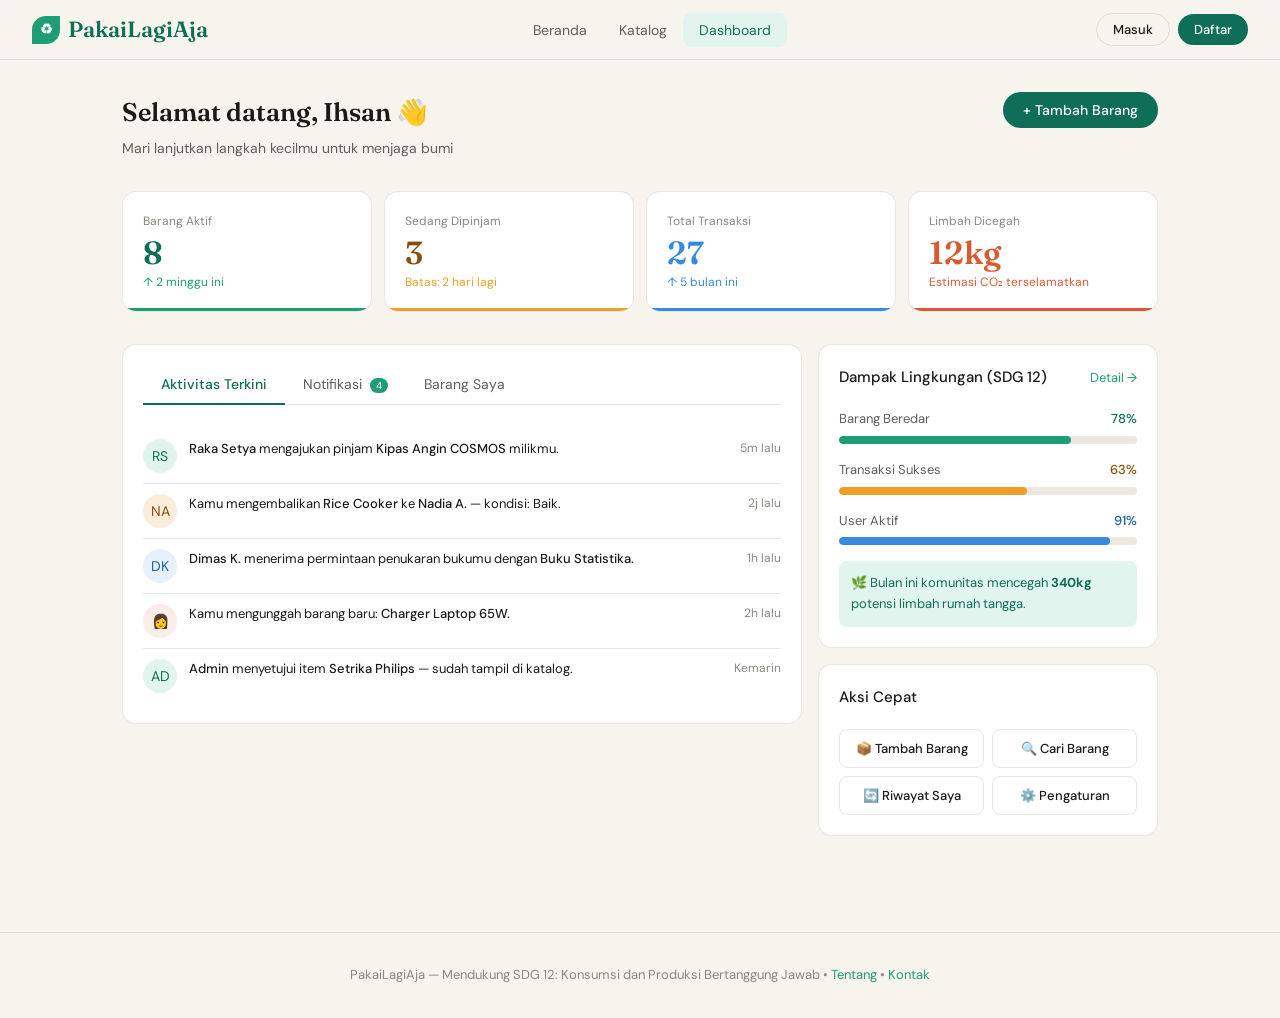
==== commit 52fc3616: "Update dashboard.html" ====
--- a/dashboard.html
+++ b/dashboard.html
@@ -3,7 +3,7 @@
 <head>
 <meta charset="UTF-8">
 <meta name="viewport" content="width=device-width, initial-scale=1.0">
-<title>PakaiLagiAja - Beranda</title>
+<title>PakaiLagiAja - Dashboard</title>
 <link href="https://fonts.googleapis.com/css2?family=Fraunces:ital,opsz,wght@0,9..144,300;0,9..144,600;1,9..144,300&family=DM+Sans:wght@300;400;500&display=swap" rel="stylesheet">
 <link rel="stylesheet" href="style.css">
 </head>
@@ -15,9 +15,9 @@
     PakaiLagiAja
   </div>
   <ul class="nav-links">
-    <li><button onclick="window.location.href='index.html'" class="active">Beranda</button></li>
+    <li><button onclick="window.location.href='index.html'">Beranda</button></li>
     <li><button onclick="window.location.href='katalog.html'">Katalog</button></li>
-    <li><button onclick="window.location.href='dashboard.html'">Dashboard</button></li>
+    <li><button onclick="window.location.href='dashboard.html'" class="active">Dashboard</button></li>
   </ul>
   <div class="nav-right">
     <button class="btn btn-outline btn-sm" onclick="openModal('login-modal')">Masuk</button>
@@ -25,121 +25,180 @@
   </div>
 </nav>
 
-<section class="hero">
-  <div class="hero-content fade-in">
-    <div class="hero-badge">🌿 SDG 12 — Konsumsi Bertanggung Jawab</div>
-    
-    <h1>Pakai Lagi Aja.</h1>
-    <p>
-      <strong style="color: var(--green-dark); font-size: 1.15rem; display: block; margin-bottom: 8px;">Reuse Today, Save Tomorrow.</strong>
-      Platform peminjaman, penukaran, dan distribusi barang layak pakai. Bantu sesama, kurangi limbah, perpanjang siklus hidup barang.
-    </p>
-
-    <div class="hero-actions">
-      <button class="btn btn-primary" onclick="window.location.href='katalog.html'">Jelajahi Barang →</button>
-      <button class="btn btn-outline" onclick="openModal('register-modal')">Mulai Donasi</button>
-    </div>
-    <div class="hero-stats">
-      <div>
-        <div class="hero-stat-num">1.2k+</div>
-        <div class="hero-stat-label">Barang aktif</div>
-      </div>
-      <div>
-        <div class="hero-stat-num">340kg</div>
-        <div class="hero-stat-label">Limbah dicegah</div>
-      </div>
-      <div>
-        <div class="hero-stat-num">800+</div>
-        <div class="hero-stat-label">Pengguna</div>
-      </div>
-    </div>
-  </div>
-  <div class="hero-visual">
-    <div class="hero-card-stack">
-      <div class="item-card card-float-1">
-        <div class="item-thumb thumb-blue">📚</div>
-        <div class="item-name">Buku Kalkulus Edisi 9</div>
-        <div class="item-meta">
-          <span class="tag tag-blue">Buku</span>
-          <span class="item-status">Tersedia</span>
-        </div>
-      </div>
-      <div class="item-card card-float-2">
-        <div class="item-thumb thumb-green">🌀</div>
-        <div class="item-name">Kipas Angin COSMOS</div>
-        <div class="item-meta">
-          <span class="tag tag-green">Elektronik</span>
-          <span class="item-status">Tersedia</span>
-        </div>
-      </div>
-      <div class="item-card card-float-3">
-        <div class="item-thumb thumb-amber">🍳</div>
-        <div class="item-name">Rice Cooker 1L</div>
-        <div class="item-meta">
-          <span class="tag tag-amber">Dapur</span>
-          <span class="item-status">Dipinjam</span>
-        </div>
-      </div>
-    </div>
-  </div>
-</section>
-
-<section class="section" style="background: var(--white); max-width: 100%; padding: 4rem 2rem;">
-  <div style="max-width: 1100px; margin: 0 auto;">
-    <div class="section-label">Fitur Unggulan</div>
-    <div class="section-title">Semua yang kamu butuhkan,<br>dalam satu platform</div>
-    <p class="section-sub">Dari peminjaman terorganisir hingga pelacakan dampak lingkungan — dirancang untuk mahasiswa dan komunitas kampus.</p>
-    <div class="features-grid">
-      <div class="feature-card fade-in stagger-1">
-        <div class="feature-icon feature-icon-green">🔄</div>
-        <div class="feature-title">Sistem Peminjaman & Penukaran</div>
-        <p class="feature-desc">Ajukan pinjam, terima konfirmasi, dan kembalikan barang dengan alur yang jelas dan tercatat.</p>
-      </div>
-      <div class="feature-card fade-in stagger-2">
-        <div class="feature-icon feature-icon-amber">📋</div>
-        <div class="feature-title">Lifecycle Barang Transparan</div>
-        <p class="feature-desc">Setiap perpindahan dan kondisi barang tercatat otomatis — riwayat lengkap bisa dilihat kapan saja.</p>
-      </div>
-      <div class="feature-card fade-in stagger-3">
-        <div class="feature-icon feature-icon-blue">📊</div>
-        <div class="feature-title">Dashboard Dampak SDG</div>
-        <p class="feature-desc">Pantau kontribusi nyata kamu terhadap lingkungan — jumlah limbah yang dicegah dan barang yang beredar.</p>
-      </div>
-      <div class="feature-card fade-in stagger-4">
-        <div class="feature-icon feature-icon-coral">🔔</div>
-        <div class="feature-title">Notifikasi & Moderasi</div>
-        <p class="feature-desc">Pengingat deadline pengembalian otomatis dan ekosistem terjaga oleh moderasi admin.</p>
-      </div>
-    </div>
-  </div>
-</section>
-
-<section class="section">
-  <div class="section-label">Cara Kerja</div>
-  <div class="section-title">Mudah dari awal</div>
-  <div style="display:grid; grid-template-columns: repeat(auto-fit, minmax(180px,1fr)); gap: 0; margin-top: 2rem;">
-    <div style="text-align:center; padding: 1.5rem; position: relative;">
-      <div style="width:52px;height:52px;background:var(--green-light);border-radius:50%;display:flex;align-items:center;justify-content:center;margin:0 auto 1rem;font-size:22px;">1</div>
-      <div style="font-weight:500;margin-bottom:6px;">Buat Akun</div>
-      <p style="font-size:13px;color:var(--text-muted);">Registrasi sebagai Donatur atau Penerima dalam hitungan menit.</p>
-    </div>
-    <div style="text-align:center; padding: 1.5rem;">
-      <div style="width:52px;height:52px;background:var(--green-light);border-radius:50%;display:flex;align-items:center;justify-content:center;margin:0 auto 1rem;font-size:22px;">2</div>
-      <div style="font-weight:500;margin-bottom:6px;">Jelajahi Katalog</div>
-      <p style="font-size:13px;color:var(--text-muted);">Temukan barang yang kamu butuhkan atau tambahkan barang untuk dibagikan.</p>
-    </div>
-    <div style="text-align:center; padding: 1.5rem;">
-      <div style="width:52px;height:52px;background:var(--green-light);border-radius:50%;display:flex;align-items:center;justify-content:center;margin:0 auto 1rem;font-size:22px;">3</div>
-      <div style="font-weight:500;margin-bottom:6px;">Ajukan Pinjaman</div>
-      <p style="font-size:13px;color:var(--text-muted);">Klik tombol pinjam, tunggu konfirmasi dari pemilik barang.</p>
-    </div>
-    <div style="text-align:center; padding: 1.5rem;">
-      <div style="width:52px;height:52px;background:var(--green-light);border-radius:50%;display:flex;align-items:center;justify-content:center;margin:0 auto 1rem;font-size:22px;">4</div>
-      <div style="font-weight:500;margin-bottom:6px;">Kembalikan & Catat</div>
-      <p style="font-size:13px;color:var(--text-muted);">Kembalikan tepat waktu, update kondisi, dan siklus berlanjut.</p>
-    </div>
-  </div>
-</section>
+<div class="dashboard-layout">
+  <div class="dash-header">
+    <div>
+      <div class="dash-greeting">Selamat datang, Ihsan 👋</div>
+      <div class="dash-sub"> Mari lanjutkan langkah kecilmu untuk menjaga bumi</div>
+    </div>
+    <button class="btn btn-primary" onclick="openModal('add-item-modal')">+ Tambah Barang</button>
+  </div>
+
+  <div class="stats-row">
+    <div class="stat-card green fade-in stagger-1">
+      <div class="stat-label">Barang Aktif</div>
+      <div class="stat-num" style="color:var(--green-dark)">8</div>
+      <div class="stat-change">↑ 2 minggu ini</div>
+    </div>
+    <div class="stat-card amber fade-in stagger-2">
+      <div class="stat-label">Sedang Dipinjam</div>
+      <div class="stat-num" style="color:#854F0B">3</div>
+      <div class="stat-change" style="color:var(--amber)">Batas: 2 hari lagi</div>
+    </div>
+    <div class="stat-card blue fade-in stagger-3">
+      <div class="stat-label">Total Transaksi</div>
+      <div class="stat-num" style="color:var(--blue)">27</div>
+      <div class="stat-change" style="color:var(--blue)">↑ 5 bulan ini</div>
+    </div>
+    <div class="stat-card coral fade-in stagger-4">
+      <div class="stat-label">Limbah Dicegah</div>
+      <div class="stat-num" style="color:var(--coral)">12kg</div>
+      <div class="stat-change" style="color:var(--coral)">Estimasi CO₂ terselamatkan</div>
+    </div>
+  </div>
+
+  <div class="dash-grid">
+    <div>
+      <div class="dash-panel">
+        <div class="tabs">
+          <button class="tab active" onclick="switchTab(this,'activity')">Aktivitas Terkini</button>
+          <button class="tab" onclick="switchTab(this,'notif')">Notifikasi <span style="background:var(--green);color:white;font-size:10px;padding:1px 6px;border-radius:50px;margin-left:4px;">4</span></button>
+          <button class="tab" onclick="switchTab(this,'myitems')">Barang Saya</button>
+        </div>
+
+        <div id="tab-activity">
+          <ul class="activity-list">
+            <li class="activity-item">
+              <div class="activity-avatar" style="background:var(--green-light);color:var(--green-dark);">RS</div>
+              <div class="activity-text"><strong>Raka Setya</strong> mengajukan pinjam <strong>Kipas Angin COSMOS</strong> milikmu.</div>
+              <div class="activity-time">5m lalu</div>
+            </li>
+            <li class="activity-item">
+              <div class="activity-avatar" style="background:#FAEEDA;color:#854F0B;">NA</div>
+              <div class="activity-text">Kamu mengembalikan <strong>Rice Cooker</strong> ke <strong>Nadia A.</strong> — kondisi: Baik.</div>
+              <div class="activity-time">2j lalu</div>
+            </li>
+            <li class="activity-item">
+              <div class="activity-avatar" style="background:#E6F1FB;color:#185FA5;">DK</div>
+              <div class="activity-text"><strong>Dimas K.</strong> menerima permintaan penukaran bukumu dengan <strong>Buku Statistika.</strong></div>
+              <div class="activity-time">1h lalu</div>
+            </li>
+            <li class="activity-item">
+              <div class="activity-avatar" style="background:#FAECE7;color:#993C1D;">👩</div>
+              <div class="activity-text">Kamu mengunggah barang baru: <strong>Charger Laptop 65W.</strong></div>
+              <div class="activity-time">2h lalu</div>
+            </li>
+            <li class="activity-item">
+              <div class="activity-avatar" style="background:var(--green-light);color:var(--green-dark);">AD</div>
+              <div class="activity-text"><strong>Admin</strong> menyetujui item <strong>Setrika Philips</strong> — sudah tampil di katalog.</div>
+              <div class="activity-time">Kemarin</div>
+            </li>
+          </ul>
+        </div>
+
+        <div id="tab-notif" style="display:none;">
+          <ul class="notif-list">
+            <li class="notif-item">
+              <div class="notif-dot"></div>
+              <div>
+                <div class="notif-text">🔔 <strong>Raka Setya</strong> mengajukan pinjam <em>Kipas Angin COSMOS</em>. Setujui atau tolak?</div>
+                <div class="notif-time">5 menit lalu</div>
+              </div>
+            </li>
+            <li class="notif-item">
+              <div class="notif-dot"></div>
+              <div>
+                <div class="notif-text">⏰ Pengingat: pengembalian <em>Laptop Stand</em> jatuh tempo <strong>besok</strong>.</div>
+                <div class="notif-time">1 jam lalu</div>
+              </div>
+            </li>
+            <li class="notif-item">
+              <div class="notif-dot"></div>
+              <div>
+                <div class="notif-text">✅ Permohonan pinjammu untuk <em>Rice Cooker</em> telah <strong>disetujui</strong>.</div>
+                <div class="notif-time">3 jam lalu</div>
+              </div>
+            </li>
+            <li class="notif-item">
+              <div class="notif-dot read"></div>
+              <div>
+                <div class="notif-text" style="color:var(--text-muted);">🌿 Dampak bulan ini: kamu mencegah 12kg limbah elektronik.</div>
+                <div class="notif-time">Kemarin</div>
+              </div>
+            </li>
+          </ul>
+        </div>
+
+        <div id="tab-myitems" style="display:none;">
+          <div style="display:flex;flex-direction:column;gap:10px;">
+            <div style="display:flex;align-items:center;gap:12px;padding:10px;border:1px solid var(--border);border-radius:var(--radius-sm);">
+              <div style="font-size:24px;">🌀</div>
+              <div style="flex:1;">
+                <div style="font-weight:500;font-size:14px;">Kipas Angin COSMOS</div>
+                <div style="font-size:12px;color:var(--text-muted);">Elektronik &bull; 3 riwayat pinjaman</div>
+              </div>
+              <span class="tag tag-green">Tersedia</span>
+            </div>
+            <div style="display:flex;align-items:center;gap:12px;padding:10px;border:1px solid var(--border);border-radius:var(--radius-sm);">
+              <div style="font-size:24px;">💻</div>
+              <div style="flex:1;">
+                <div style="font-weight:500;font-size:14px;">Charger Laptop 65W</div>
+                <div style="font-size:12px;color:var(--text-muted);">Elektronik &bull; Baru ditambahkan</div>
+              </div>
+              <span class="tag tag-amber">Menunggu</span>
+            </div>
+            <div style="display:flex;align-items:center;gap:12px;padding:10px;border:1px solid var(--border);border-radius:var(--radius-sm);">
+              <div style="font-size:24px;">📖</div>
+              <div style="flex:1;">
+                <div style="font-weight:500;font-size:14px;">Buku Kalkulus Edisi 9</div>
+                <div style="font-size:12px;color:var(--text-muted);">Buku &bull; 1 riwayat pinjaman</div>
+              </div>
+              <span class="tag tag-coral">Dipinjam</span>
+            </div>
+          </div>
+        </div>
+      </div>
+    </div>
+
+    <div style="display:flex;flex-direction:column;gap:16px;">
+
+      <div class="dash-panel">
+        <div class="panel-header">
+          <div class="panel-title">Dampak Lingkungan (SDG 12)</div>
+          <button class="panel-action">Detail →</button>
+        </div>
+        <div class="sdg-bar">
+          <div class="sdg-bar-label"><span>Barang Beredar</span><span style="font-weight:500;color:var(--green-dark)">78%</span></div>
+          <div class="sdg-bar-track"><div class="sdg-bar-fill fill-green" style="width:78%"></div></div>
+        </div>
+        <div class="sdg-bar">
+          <div class="sdg-bar-label"><span>Transaksi Sukses</span><span style="font-weight:500;color:#854F0B">63%</span></div>
+          <div class="sdg-bar-track"><div class="sdg-bar-fill fill-amber" style="width:63%"></div></div>
+        </div>
+        <div class="sdg-bar">
+          <div class="sdg-bar-label"><span>User Aktif</span><span style="font-weight:500;color:#185FA5">91%</span></div>
+          <div class="sdg-bar-track"><div class="sdg-bar-fill fill-blue" style="width:91%"></div></div>
+        </div>
+        <div style="margin-top:1rem;padding:12px;background:var(--green-light);border-radius:var(--radius-sm);font-size:13px;color:var(--green-dark);">
+          🌿 Bulan ini komunitas mencegah <strong>340kg</strong> potensi limbah rumah tangga.
+        </div>
+      </div>
+
+      <div class="dash-panel">
+        <div class="panel-header">
+          <div class="panel-title">Aksi Cepat</div>
+        </div>
+        <div style="display:grid;grid-template-columns:1fr 1fr;gap:8px;">
+          <button class="btn btn-outline" style="width:100%;font-size:13px;padding:10px 8px;border-radius:var(--radius-sm);" onclick="openModal('add-item-modal')">📦 Tambah Barang</button>
+          <button class="btn btn-outline" style="width:100%;font-size:13px;padding:10px 8px;border-radius:var(--radius-sm);" onclick="window.location.href='katalog.html'">🔍 Cari Barang</button>
+          <button class="btn btn-outline" style="width:100%;font-size:13px;padding:10px 8px;border-radius:var(--radius-sm);">🔄 Riwayat Saya</button>
+          <button class="btn btn-outline" style="width:100%;font-size:13px;padding:10px 8px;border-radius:var(--radius-sm);">⚙️ Pengaturan</button>
+        </div>
+      </div>
+
+    </div>
+  </div>
+</div>
 
 <footer>
   <p>PakaiLagiAja &mdash; Mendukung SDG 12: Konsumsi dan Produksi Bertanggung Jawab &bull; <a href="#">Tentang</a> &bull; <a href="#">Kontak</a></p>
@@ -150,17 +209,9 @@
     <button class="modal-close" onclick="closeModal('login-modal')">✕</button>
     <div class="modal-title">Selamat datang kembali</div>
     <div class="modal-sub">Masuk ke akun PakaiLagiAja kamu</div>
-    <div class="form-group">
-      <label class="form-label">Email</label>
-      <input class="form-input" type="email" placeholder="nama@email.com">
-    </div>
-    <div class="form-group">
-      <label class="form-label">Password</label>
-      <input class="form-input" type="password" placeholder="••••••••">
-    </div>
+    <div class="form-group"><label class="form-label">Email</label><input class="form-input" type="email" placeholder="nama@email.com"></div>
+    <div class="form-group"><label class="form-label">Password</label><input class="form-input" type="password" placeholder="••••••••"></div>
     <button class="btn btn-primary" style="width:100%;margin-top:8px;" onclick="window.location.href='dashboard.html'">Masuk</button>
-    <div class="divider">atau</div>
-    <p style="text-align:center;font-size:13px;color:var(--text-muted);">Belum punya akun? <a href="#" style="color:var(--green);" onclick="closeModal('login-modal');openModal('register-modal');return false;">Daftar sekarang</a></p>
   </div>
 </div>
 
@@ -169,26 +220,75 @@
     <button class="modal-close" onclick="closeModal('register-modal')">✕</button>
     <div class="modal-title">Buat akun baru</div>
     <div class="modal-sub">Bergabung dengan komunitas PakaiLagiAja</div>
-    <div style="margin-bottom:14px;">
-      <div class="form-label" style="margin-bottom:8px;">Bergabung sebagai</div>
-      <div class="role-toggle">
-        <button class="role-btn selected" onclick="selectRole(this)">🎁 Donatur</button>
-        <button class="role-btn" onclick="selectRole(this)">🤲 Penerima</button>
-      </div>
-    </div>
-    <div class="form-group">
-      <label class="form-label">Nama Lengkap</label>
-      <input class="form-input" type="text" placeholder="Nama kamu">
-    </div>
-    <div class="form-group">
-      <label class="form-label">Email</label>
-      <input class="form-input" type="email" placeholder="nama@email.com">
-    </div>
-    <div class="form-group">
-      <label class="form-label">Password</label>
-      <input class="form-input" type="password" placeholder="Min. 8 karakter">
-    </div>
+    <div class="form-group"><label class="form-label">Nama Lengkap</label><input class="form-input" type="text" placeholder="Nama kamu"></div>
+    <div class="form-group"><label class="form-label">Email</label><input class="form-input" type="email" placeholder="nama@email.com"></div>
+    <div class="form-group"><label class="form-label">Password</label><input class="form-input" type="password" placeholder="Min. 8 karakter"></div>
     <button class="btn btn-primary" style="width:100%;margin-top:8px;" onclick="window.location.href='dashboard.html'">Daftar</button>
+  </div>
+</div>
+
+<div class="modal-overlay" id="add-item-modal">
+  <div class="modal" style="max-width:500px;">
+    <button class="modal-close" onclick="closeModal('add-item-modal')">✕</button>
+    <div class="modal-title">Tambah Barang</div>
+    <div class="modal-sub">Bagikan barang yang sudah tidak terpakai</div>
+    
+    <div class="form-group">
+      <label class="form-label">Nama Barang</label>
+      <input class="form-input" type="text" placeholder="Contoh: Kipas Angin Miyako 12 inch">
+    </div>
+    
+    <div style="display:grid;grid-template-columns:1fr 1fr;gap:12px;">
+      <div class="form-group">
+        <label class="form-label">Kategori</label>
+        <select class="form-input" style="cursor:pointer;">
+          <option>Elektronik</option>
+          <option>Buku</option>
+          <option>Dapur</option>
+          <option>Pakaian</option>
+          <option>Perabot</option>
+          <option>Lainnya</option>
+        </select>
+      </div>
+      <div class="form-group">
+        <label class="form-label">Jenis</label>
+        <select class="form-input" style="cursor:pointer;">
+          <option>Pinjam</option>
+          <option>Tukar</option>
+          <option>Gratis</option>
+        </select>
+      </div>
+    </div>
+
+    <div class="form-group">
+      <label class="form-label">Kondisi</label>
+      <select class="form-input" style="cursor:pointer;">
+        <option>Sangat Baik</option>
+        <option>Baik</option>
+        <option>Cukup Baik</option>
+        <option>Perlu Perbaikan</option>
+      </select>
+    </div>
+
+    <div class="form-group">
+      <label class="form-label">Deskripsi</label>
+      <textarea class="form-input" rows="3" placeholder="Ceritakan kondisi barang lebih detail..." style="resize:vertical;"></textarea>
+    </div>
+
+    <div class="form-group">
+        <label class="form-label">Foto Barang</label>
+  
+        <input type="file" id="add-item-file-input" accept="image/*" style="display: none;">
+  
+        <div id="add-item-upload-area">
+            <div id="add-item-placeholder">
+                📷 Klik untuk upload foto
+            </div>
+            <img id="add-item-preview" src="" alt="Preview Foto">
+        </div>
+    </div>
+
+    <button class="btn btn-primary" style="width:100%;" onclick="closeModal('add-item-modal')">Tambah ke Katalog</button>
   </div>
 </div>
 
